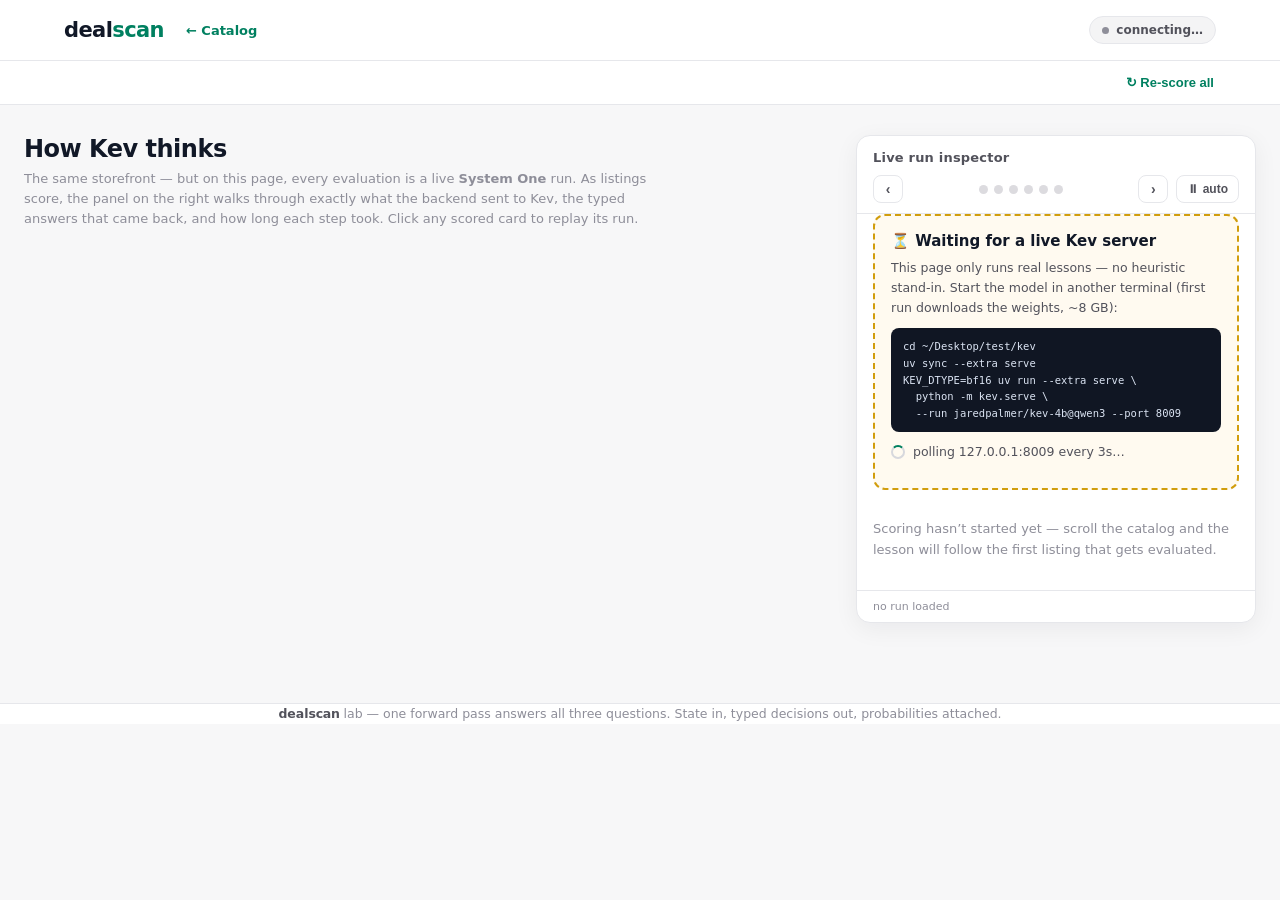
==== frontend/lab.html @ 330e4635 "Storefront catalog UI + "How Kev thinks" lab page Co-Authored-By: Claude Code <noreply@anthropic.com" ====
<!doctype html>
<html lang="en">
<head>
<meta charset="utf-8">
<meta name="viewport" content="width=device-width, initial-scale=1, viewport-fit=cover">
<title>How Kev thinks — dealscan lab</title>
<link rel="stylesheet" href="styles.css">
</head>
<body class="lab-page">

<header class="topbar">
  <div class="topbar-inner">
    <a class="logo" href="/">deal<span>scan</span></a>
    <a class="navlink" href="/">← Catalog</a>
    <div id="mode-pill" class="pill">
      <span class="dot"></span><span id="mode-text">connecting…</span>
    </div>
  </div>
</header>

<div class="subbar">
  <div class="subbar-inner">
    <div class="chips" id="chips"></div>
    <div class="sub-right">
      <span id="queue-note" class="queue-note hidden"></span>
      <button id="rescore" class="linkbtn" title="Clear all verdicts and let Kev evaluate again">↻ Re-score all</button>
    </div>
  </div>
</div>

<main class="lab">
  <section class="lab-catalog">
    <div class="catalog-head">
      <h1>How Kev thinks</h1>
      <p class="count-line" id="count-line"></p>
      <p class="subline">
        The same storefront — but on this page, every evaluation is a live <strong>System&nbsp;One</strong> run.
        As listings score, the panel on the right walks through exactly what the backend sent to Kev,
        the typed answers that came back, and how long each step took. Click any scored card to replay its run.
      </p>
    </div>
    <div class="grid" id="grid"></div>
    <p id="empty" class="empty hidden">No products match.</p>
  </section>

  <aside class="inspector" id="inspector">
    <div class="inspector-head">
      <span class="inspector-title">Live run inspector</span>
      <div class="stage-controls">
        <button id="prev-stage" class="ctl" title="Previous stage">‹</button>
        <div class="dots" id="dots"></div>
        <button id="next-stage" class="ctl" title="Next stage">›</button>
        <button id="auto-toggle" class="ctl wide" title="Pause or resume auto-play">⏸ auto</button>
      </div>
    </div>

    <div class="gate" id="gate">
      <h3>⏳ Waiting for a live Kev server</h3>
      <p>This page only runs real lessons — no heuristic stand-in. Start the model
      in another terminal (first run downloads the weights, ~8&nbsp;GB):</p>
      <pre class="cmd">cd ~/Desktop/test/kev
uv sync --extra serve
KEV_DTYPE=bf16 uv run --extra serve \
  python -m kev.serve \
  --run jaredpalmer/kev-4b@qwen3 --port 8009</pre>
      <p class="gate-status"><span class="spin"></span> polling 127.0.0.1:8009 every 3s…</p>
    </div>

    <div class="stage" id="stage">
      <p class="stage-wait">Scoring hasn’t started yet — scroll the catalog and the
      lesson will follow the first listing that gets evaluated.</p>
    </div>

    <div class="inspector-foot">
      <span id="run-label">no run loaded</span>
    </div>
  </aside>
</main>

<footer class="footer">
  <p><strong>deal<span>scan</span></strong> lab — one forward pass answers all three questions.
  State in, typed decisions out, probabilities attached.</p>
</footer>

<script src="catalog.js"></script>
<script src="lab.js"></script>
</body>
</html>
---- frontend/styles.css ----
/* Dealscan — a clean Shopify-style catalog with Kev evaluating live. */

:root {
  --ink: #111827;
  --ink-2: #52525b;
  --ink-3: #8e8e99;
  --line: #e6e7eb;
  --page: #f7f7f8;
  --card: #ffffff;
  --brand: #008060;          /* shop green */
  --great: #10b981;
  --fair: #f59e0b;
  --bad: #ef4444;
  --radius: 12px;
}

* { box-sizing: border-box; -webkit-tap-highlight-color: transparent; }

body {
  margin: 0;
  font-family: -apple-system, BlinkMacSystemFont, "SF Pro Text", "Segoe UI", system-ui, sans-serif;
  background: var(--page);
  color: var(--ink);
  -webkit-font-smoothing: antialiased;
}

/* ---------- top bar ---------- */

.topbar {
  position: sticky; top: 0; z-index: 50;
  background: rgba(255, 255, 255, 0.92);
  backdrop-filter: saturate(1.4) blur(10px);
  border-bottom: 1px solid var(--line);
}
.topbar-inner, .subbar-inner, .page, .footer-inner {
  max-width: 1200px; margin: 0 auto; padding: 0 24px;
}
.topbar-inner {
  height: 60px;
  display: flex; align-items: center; gap: 20px;
}
.logo {
  font-size: 21px; font-weight: 800; letter-spacing: -0.6px;
  color: var(--ink); text-decoration: none; white-space: nowrap;
}
.logo span { color: var(--brand); }

.search-wrap {
  flex: 1; max-width: 420px; position: relative; color: var(--ink-3);
}
.search-icon {
  position: absolute; left: 12px; top: 50%; transform: translateY(-50%);
  width: 16px; height: 16px; pointer-events: none;
}
#search {
  width: 100%; padding: 9px 14px 9px 36px;
  font-size: 14px; color: var(--ink);
  background: #f2f2f4; border: 1px solid transparent; border-radius: 10px;
  outline: none; transition: border-color .15s, background .15s;
}
#search:focus { background: #fff; border-color: var(--brand); }
#search::placeholder { color: var(--ink-3); }

.pill {
  margin-left: auto;
  display: inline-flex; align-items: center; gap: 7px;
  font-size: 12px; font-weight: 600; padding: 6px 12px;
  border-radius: 999px; border: 1px solid var(--line);
  background: #f4f4f5; color: var(--ink-2); white-space: nowrap;
}
.pill .dot { width: 7px; height: 7px; border-radius: 50%; background: var(--ink-3); }
.pill.live { background: #e7f6f0; border-color: #b9e4d4; color: #046c4e; }
.pill.live .dot { background: var(--brand); animation: pulse 1.6s ease infinite; }
.pill.demo { background: #fdf3e0; border-color: #f2ddb4; color: #966400; }
.pill.demo .dot { background: #e8a33d; }
@keyframes pulse { 50% { opacity: .35; } }

/* ---------- sub bar: chips + queue ---------- */

.subbar { background: #fff; border-bottom: 1px solid var(--line); }
.subbar-inner {
  display: flex; align-items: center; gap: 12px;
  padding-top: 10px; padding-bottom: 10px; flex-wrap: wrap;
}
.chips { display: flex; gap: 8px; flex-wrap: wrap; }
.chip {
  border: 1px solid var(--line); background: #fff; color: var(--ink-2);
  font-size: 13px; font-weight: 500; padding: 6px 14px;
  border-radius: 999px; cursor: pointer; transition: all .15s;
}
.chip:hover { border-color: #c9cacf; color: var(--ink); }
.chip.active { background: var(--ink); border-color: var(--ink); color: #fff; }
.sub-right { margin-left: auto; display: flex; align-items: center; gap: 14px; }
.queue-note { font-size: 12.5px; font-weight: 600; color: #966400; }
.linkbtn {
  border: none; background: none; color: var(--brand);
  font-size: 13px; font-weight: 600; cursor: pointer; padding: 4px 2px;
}
.linkbtn:hover { text-decoration: underline; }

/* ---------- catalog head ---------- */

.page { padding-top: 34px; padding-bottom: 60px; }
.catalog-head h1 { font-size: 27px; letter-spacing: -0.5px; margin: 0 0 6px; }
.count-line { font-size: 13.5px; color: var(--ink-2); margin: 0 0 6px; }
.subline { font-size: 13px; color: var(--ink-3); margin: 0 0 26px; max-width: 640px; line-height: 1.55; }
.subline em { font-style: normal; font-weight: 600; color: var(--ink-2); }

/* ---------- grid + cards ---------- */

.grid {
  display: grid;
  grid-template-columns: repeat(auto-fill, minmax(255px, 1fr));
  gap: 22px;
}
.card {
  background: var(--card);
  border: 1px solid var(--line);
  border-radius: var(--radius);
  overflow: hidden;
  display: flex; flex-direction: column;
  transition: box-shadow .18s ease, transform .18s ease, border-color .18s ease;
}
.card:hover {
  transform: translateY(-2px);
  border-color: #d8d9de;
  box-shadow: 0 10px 28px rgba(17, 24, 39, 0.08);
}
.card.filtered { display: none; }
.card.enter { animation: fadeUp .45s ease both; }
@keyframes fadeUp {
  from { opacity: 0; transform: translateY(10px); }
}

.media {
  position: relative;
  aspect-ratio: 4 / 3;
  display: flex; align-items: center; justify-content: center;
}
.tint-0 { background: linear-gradient(135deg, #eef4ff, #e2ecff); }
.tint-1 { background: linear-gradient(135deg, #fdf1e7, #fbe4d0); }
.tint-2 { background: linear-gradient(135deg, #edf9f1, #dcf2e4); }
.tint-3 { background: linear-gradient(135deg, #f6f0ff, #ebe1fb); }
.tint-4 { background: linear-gradient(135deg, #fff7e8, #fdeccd); }
.tint-5 { background: linear-gradient(135deg, #eefafa, #daf0f0); }
.emoji {
  font-size: 58px;
  filter: drop-shadow(0 6px 10px rgba(17, 24, 39, 0.16));
  transition: transform .25s ease;
}
.card:hover .emoji { transform: scale(1.07); }

/* badges (Kev's verdict lives where Shopify puts sale badges) */
.badge-zone { position: absolute; top: 12px; left: 12px; }
.badge {
  display: inline-flex; align-items: center; gap: 6px;
  font-size: 12px; font-weight: 700; letter-spacing: 0.1px;
  color: #fff; padding: 5px 11px; border-radius: 999px;
  box-shadow: 0 2px 8px rgba(17, 24, 39, 0.18);
}
.badge.great_deal { background: #0a9169; }
.badge.fair_price { background: #d97706; }
.badge.bad_deal { background: #dc2626; }
.badge.unsure { background: #4b5563; }
.badge.thinking { background: rgba(255, 255, 255, 0.95); color: var(--ink-2); box-shadow: 0 1px 6px rgba(17,24,39,.12); }
.badge.pop { animation: pop .3s cubic-bezier(.34,1.56,.64,1) both; }
@keyframes pop { from { transform: scale(.75); opacity: 0; } }

.mini-spin, .spin {
  width: 11px; height: 11px; border-radius: 50%;
  border: 2px solid #d7d8dd; border-top-color: var(--brand);
  animation: rot .7s linear infinite;
}
.mini-spin { border-top-color: var(--ink-2); }
.spin { width: 14px; height: 14px; border-width: 2px; }
@keyframes rot { to { transform: rotate(360deg); } }

/* ---------- card body ---------- */

.body { padding: 14px 16px 16px; display: flex; flex-direction: column; flex: 1; }
.vendor {
  font-size: 11px; color: var(--ink-3); letter-spacing: .2px;
  white-space: nowrap; overflow: hidden; text-overflow: ellipsis;
}
.title {
  font-size: 14.5px; font-weight: 600; line-height: 1.4;
  margin: 4px 0 8px; min-height: 40px;
  display: -webkit-box; -webkit-line-clamp: 2; -webkit-box-orient: vertical; overflow: hidden;
}
.price-row { display: flex; align-items: baseline; gap: 8px; margin-bottom: 12px; }
.price { font-size: 18px; font-weight: 700; letter-spacing: -0.3px; }
.cond {
  font-size: 10.5px; color: var(--ink-2); background: #f2f2f4;
  padding: 3px 8px; border-radius: 999px; white-space: nowrap;
  overflow: hidden; text-overflow: ellipsis; max-width: 55%;
}

/* ---------- analysis: thinking → verdict ---------- */

.analysis { margin-top: auto; border-top: 1px dashed var(--line); padding-top: 12px; }

.think-row { display: flex; align-items: center; gap: 8px; margin-bottom: 10px; }
.think-msg { font-size: 12px; color: var(--ink-2); transition: opacity .2s; }

.skel { display: flex; flex-direction: column; gap: 6px; }
.skel i {
  height: 7px; border-radius: 999px;
  background: linear-gradient(90deg, #ececef 25%, #f6f6f8 45%, #ececef 65%);
  background-size: 240% 100%;
  animation: shimmer 1.15s linear infinite;
}
.skel i:nth-child(1) { width: 88%; }
.skel i:nth-child(2) { width: 64%; }
.skel i:nth-child(3) { width: 30%; }
@keyframes shimmer { to { background-position: -140% 0; } }

.verdict.reveal { animation: fadeUp .35s ease both; }
.unsure-note {
  font-size: 11.5px; color: var(--ink-2); background: #f2f2f4;
  border-radius: 8px; padding: 6px 9px; margin: 0 0 10px;
}

.bars { display: flex; flex-direction: column; gap: 6px; margin-bottom: 10px; }
.bar-row { display: flex; align-items: center; gap: 8px; }
.bar-name { width: 34px; font-size: 10.5px; font-weight: 600; color: var(--ink-3); }
.bar-track {
  flex: 1; height: 6px; border-radius: 999px; background: #eef0f3; overflow: hidden;
}
.bar-fill { height: 100%; border-radius: 999px; transition: width .55s cubic-bezier(.2,.7,.3,1); }
.bar-fill.great_deal { background: var(--great); }
.bar-fill.fair_price { background: var(--fair); }
.bar-fill.bad_deal { background: var(--bad); }
.bar-pct { width: 34px; text-align: right; font-size: 10.5px; color: var(--ink-2); font-variant-numeric: tabular-nums; }

.chips { display: flex; flex-wrap: wrap; gap: 6px; }
.chiplet {
  font-size: 10.5px; font-weight: 500; color: var(--ink-2);
  background: #f4f4f5; border-radius: 999px; padding: 3px 8px;
}
.chiplet.warn { background: #fdf3e0; color: #966400; }
.chiplet.alert { background: #fdeaea; color: #b42318; }
.err { font-size: 12px; color: #b42318; margin: 0; }

.empty { text-align: center; color: var(--ink-3); font-size: 14px; padding: 60px 0; }

/* ---------- footer ---------- */

.footer { border-top: 1px solid var(--line); background: #fff; margin-top: 20px; }
.footer-inner { padding: 22px 24px 30px; }
.footer p { font-size: 12.5px; color: var(--ink-3); margin: 0; text-align: center; line-height: 1.6; }
.footer strong { color: var(--ink-2); }
.footer .logo, .footer span { letter-spacing: -0.3px; }

.hidden { display: none !important; }

/* ---------- header nav link ---------- */

.navlink {
  font-size: 13px; font-weight: 600; color: var(--brand);
  text-decoration: none; white-space: nowrap; padding: 6px 2px;
}
.navlink:hover { text-decoration: underline; }

/* =========================================================
   Lab page — catalog + live run inspector
   ========================================================= */

.lab {
  max-width: 1280px; margin: 0 auto; padding: 30px 24px 60px;
  display: grid; grid-template-columns: minmax(0, 1fr) 400px;
  gap: 28px; align-items: start;
}
.lab .catalog-head h1 { font-size: 24px; }
.lab .subline { margin-bottom: 20px; }

/* ---------- inspector panel ---------- */

.inspector {
  position: sticky; top: 76px;
  background: var(--card);
  border: 1px solid var(--line);
  border-radius: 14px;
  display: flex; flex-direction: column;
  max-height: calc(100vh - 100px);
  box-shadow: 0 6px 24px rgba(17, 24, 39, 0.06);
}
.inspector-head {
  padding: 14px 16px 10px;
  border-bottom: 1px solid var(--line);
  display: flex; flex-direction: column; gap: 10px;
}
.inspector-title { font-size: 13px; font-weight: 700; letter-spacing: .2px; color: var(--ink-2); }
.stage-controls { display: flex; align-items: center; gap: 8px; }
.ctl {
  border: 1px solid var(--line); background: #fff; color: var(--ink-2);
  border-radius: 8px; font-size: 14px; font-weight: 700;
  width: 30px; height: 28px; cursor: pointer; line-height: 1;
}
.ctl:hover { border-color: #c9cacf; color: var(--ink); }
.ctl.wide { width: auto; padding: 0 10px; font-size: 12px; }
.dots { display: flex; gap: 6px; flex: 1; justify-content: center; }
.dot {
  width: 9px; height: 9px; border-radius: 50%; border: none; padding: 0;
  background: #dcdbdf; cursor: pointer; transition: all .15s;
}
.dot:hover { background: #b9b8bf; }
.dot.on { background: var(--brand); transform: scale(1.25); }

.stage {
  padding: 16px; overflow-y: auto;
  flex: 1 1 auto; min-height: 0;
}
.stage.reveal { animation: fadeUp .3s ease both; }
.stage-kicker {
  font-size: 10.5px; font-weight: 700; letter-spacing: .8px;
  text-transform: uppercase; color: var(--brand); margin-bottom: 8px;
}
.stage-title { font-size: 17px; margin: 0 0 10px; letter-spacing: -0.3px; }
.stage-wait { font-size: 13px; color: var(--ink-3); line-height: 1.6; }
.explain { font-size: 12.5px; color: var(--ink-2); line-height: 1.6; margin: 10px 0; }
.explain code { background: #f2f2f4; padding: 1px 5px; border-radius: 5px; font-size: 11px; }

.inspector-foot {
  border-top: 1px solid var(--line);
  padding: 9px 16px; font-size: 11px; color: var(--ink-3);
  white-space: nowrap; overflow: hidden; text-overflow: ellipsis;
}

.callout {
  font-size: 12px; line-height: 1.6;
  background: #eef7f3; border: 1px solid #cfe8dd; color: #14532d;
  border-radius: 9px; padding: 9px 11px; margin: 12px 0 4px;
}
.callout.warn { background: #fdf3e0; border-color: #f2ddb4; color: #966400; }
.callout code { background: rgba(255,255,255,.6); padding: 1px 4px; border-radius: 4px; }

.demo-banner {
  font-size: 12px; font-weight: 600;
  background: #fdeaea; color: #b42318;
  border-radius: 9px; padding: 8px 11px; margin-bottom: 10px;
}

/* ---------- stage 1: mini product ---------- */

.mini-product {
  display: flex; gap: 12px; align-items: center;
  border: 1px solid var(--line); border-radius: 10px; padding: 10px;
}
.mini-media {
  width: 64px; height: 64px; border-radius: 8px; flex: none;
  display: flex; align-items: center; justify-content: center;
}
.mini-media .emoji { font-size: 32px; }
.mini-info { display: flex; flex-direction: column; gap: 3px; min-width: 0; }
.mini-info strong { font-size: 13px; line-height: 1.35; }
.mini-meta { font-size: 11px; color: var(--ink-3); }

/* ---------- code blocks (state + JSON) ---------- */

.code {
  background: #101623; color: #dbe4f3;
  border-radius: 10px; padding: 12px 14px;
  font-family: "SF Mono", ui-monospace, Menlo, monospace;
  font-size: 11px; line-height: 1.65;
  white-space: pre-wrap; word-break: break-word;
  max-height: 300px; overflow-y: auto; margin: 10px 0;
}
.json { font-size: 10.5px; }
.j-key { color: #8ad2ff; }
.j-str { color: #a8e6a3; }
.j-num { color: #ffd479; }
.j-bool { color: #f0a1e0; }

/* ---------- stage 3: question cards ---------- */

.q-card {
  border: 1px solid var(--line); border-radius: 10px;
  padding: 10px 12px; margin: 10px 0;
}
.q-head { display: flex; align-items: center; gap: 8px; margin-bottom: 6px; }
.q-id { font-weight: 700; font-size: 13px; }
.q-type {
  font-size: 10px; font-weight: 700; letter-spacing: .5px;
  padding: 2px 8px; border-radius: 999px; color: #fff;
}
.t-choice { background: #0a9169; }
.t-score { background: #d97706; }
.t-noul { background: #6366f1; }
.q-instructions { font-size: 12px; color: var(--ink-2); margin: 0 0 8px; line-height: 1.5; }
.q-criteria { margin: 0; padding-left: 16px; font-size: 11.5px; color: var(--ink-3); line-height: 1.7; }
.q-criteria b { color: var(--ink-2); }

/* ---------- stage 4: the forward pass ---------- */

.flow {
  border: 1px solid var(--line); border-radius: 12px;
  padding: 14px; margin: 10px 0;
  display: flex; flex-direction: column; gap: 12px;
  background: linear-gradient(180deg, #fbfbfc, #f6f7f9);
}
.flow-state {
  align-self: center; text-align: center;
  background: #101623; color: #dbe4f3;
  font-size: 11.5px; font-weight: 600;
  border-radius: 8px; padding: 8px 14px;
}
.flow-state .tok { display: block; font-size: 10px; font-weight: 400; opacity: .65; margin-top: 2px; }
.flow-branches { display: grid; grid-template-columns: repeat(3, 1fr); gap: 8px; }
.flow-q {
  background: #fff; border: 1px solid var(--line); border-radius: 9px;
  padding: 8px 6px; text-align: center;
  display: flex; flex-direction: column; gap: 6px; align-items: center;
}
.flow-q-name { font-size: 10.5px; font-weight: 700; color: var(--ink-2); }
.flow-opts { display: flex; gap: 4px; }
.flow-opts i { width: 14px; height: 14px; border-radius: 4px; background: #e4e6ea; }
.flow-decide {
  font-family: "SF Mono", ui-monospace, Menlo, monospace;
  font-size: 9.5px; color: var(--brand);
  background: #e7f6f0; border-radius: 5px; padding: 2px 6px;
}
.flow-head { text-align: center; font-size: 11px; font-weight: 600; color: var(--ink-3); }

/* ---------- stage 6: verdict + timing ---------- */

.final-badge { display: flex; align-items: center; gap: 10px; margin: 10px 0; }
.final-badge .badge { position: static; font-size: 13px; padding: 7px 13px; }

.gate-meter { margin: 10px 0 4px; }
.gm-bar {
  position: relative; height: 10px; border-radius: 999px;
  background: #eef0f3; overflow: hidden;
}
.gm-bar span {
  display: block; height: 100%; border-radius: 999px;
  background: linear-gradient(90deg, #34d399, #0a9169);
  transition: width .6s ease;
}
.gm-gate {
  position: absolute; top: -2px; bottom: -2px; left: 60%;
  width: 2px; background: #d19d0d;
}
.gm-labels {
  display: flex; justify-content: space-between;
  font-size: 10.5px; color: var(--ink-3); margin-top: 4px;
}

.wf {
  display: flex; height: 26px; border-radius: 8px; overflow: hidden;
  font-size: 10.5px; font-weight: 700; color: #fff; margin: 8px 0 2px;
}
.wf-model {
  background: #0a9169; display: flex; align-items: center;
  justify-content: center; min-width: 0; white-space: nowrap; overflow: hidden;
}
.wf-net {
  background: #c3cad8; color: #3f4756; display: flex; align-items: center;
  justify-content: center; min-width: 0; white-space: nowrap; overflow: hidden;
}

/* ---------- gate card (waiting for Kev) ---------- */

.gate {
  margin: 0 16px; border: 2px dashed #d19d0d;
  background: #fffaf0; border-radius: 12px; padding: 16px;
}
.gate h3 { margin: 0 0 8px; font-size: 15px; }
.gate p { font-size: 12.5px; color: var(--ink-2); line-height: 1.6; margin: 0 0 10px; }
.gate .cmd {
  background: #101623; color: #dbe4f3;
  border-radius: 8px; padding: 10px 12px;
  font-family: "SF Mono", ui-monospace, Menlo, monospace;
  font-size: 10.5px; line-height: 1.6; overflow-x: auto;
  white-space: pre; margin: 0 0 10px;
}
.gate-status { display: flex; align-items: center; gap: 8px; font-size: 12px; color: var(--ink-3); }

/* ---------- responsive ---------- */

@media (max-width: 1080px) {
  .lab { grid-template-columns: 1fr; }
  .inspector { position: static; max-height: none; }
  .stage { max-height: 480px; }
}
@media (max-width: 640px) {
  .topbar-inner { gap: 8px; }
  .navlink { font-size: 12px; }
  .flow-branches { grid-template-columns: 1fr; }
  .lab { padding: 20px 14px 40px; }
}

/* ---------- small screens ---------- */

@media (max-width: 640px) {
  .topbar-inner { gap: 10px; padding: 0 14px; }
  .subbar-inner, .page, .footer-inner { padding-left: 14px; padding-right: 14px; }
  #search { padding: 8px 10px 8px 32px; }
  .pill { font-size: 11px; padding: 5px 9px; }
  .grid { gap: 12px; grid-template-columns: repeat(2, 1fr); }
  .body { padding: 11px 12px 13px; }
  .title { font-size: 13px; min-height: 36px; }
  .price { font-size: 16px; }
  .catalog-head h1 { font-size: 22px; }
}
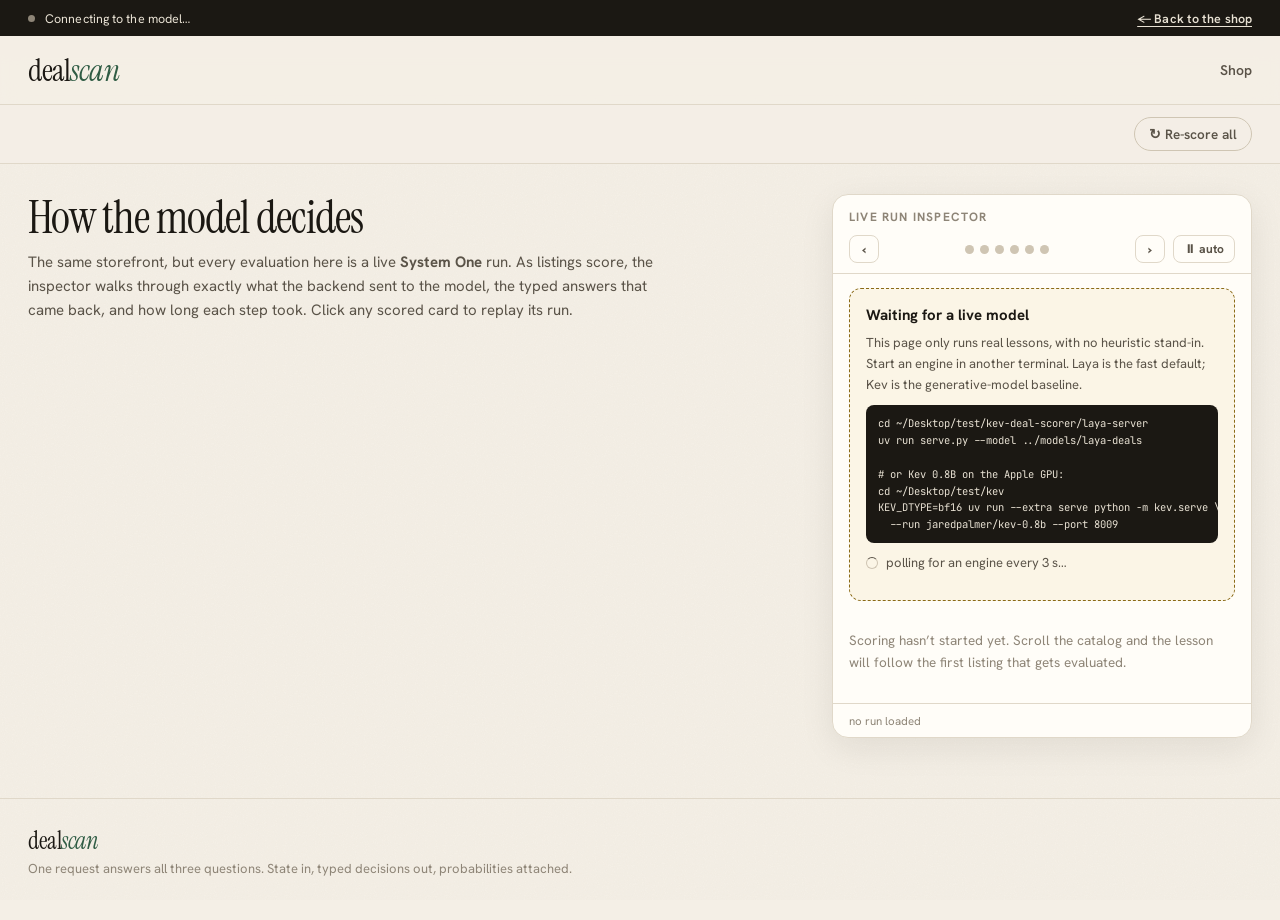
==== commit 7fe7b926: "Storefront redesign, Laya engine, and a benchmarked fine-tune Review findings that drove this:  - Th" ====
--- a/frontend/lab.html
+++ b/frontend/lab.html
@@ -3,41 +3,46 @@
 <head>
 <meta charset="utf-8">
 <meta name="viewport" content="width=device-width, initial-scale=1, viewport-fit=cover">
-<title>How Kev thinks — dealscan lab</title>
+<title>How it decides — dealscan lab</title>
+<link rel="preconnect" href="https://fonts.googleapis.com">
+<link rel="preconnect" href="https://fonts.gstatic.com" crossorigin>
+<link href="https://fonts.googleapis.com/css2?family=Hanken+Grotesk:wght@400;500;600;700&family=Instrument+Serif:ital@0;1&family=JetBrains+Mono:wght@400;600&display=swap" rel="stylesheet">
 <link rel="stylesheet" href="styles.css">
 </head>
 <body class="lab-page">
 
+<div class="announce" id="announce">
+  <div class="wrap">
+    <span class="dot"></span>
+    <span id="announce-text">Connecting to the model…</span>
+    <a href="/">← Back to the shop</a>
+  </div>
+</div>
+
 <header class="topbar">
-  <div class="topbar-inner">
-    <a class="logo" href="/">deal<span>scan</span></a>
-    <a class="navlink" href="/">← Catalog</a>
-    <div id="mode-pill" class="pill">
-      <span class="dot"></span><span id="mode-text">connecting…</span>
-    </div>
+  <div class="wrap">
+    <a class="logo" href="/">deal<em>scan</em></a>
+    <nav class="top-links"><a href="/">Shop</a></nav>
   </div>
 </header>
 
-<div class="subbar">
-  <div class="subbar-inner">
+<div class="toolbar">
+  <div class="wrap">
     <div class="chips" id="chips"></div>
-    <div class="sub-right">
-      <span id="queue-note" class="queue-note hidden"></span>
-      <button id="rescore" class="linkbtn" title="Clear all verdicts and let Kev evaluate again">↻ Re-score all</button>
+    <div class="tools">
+      <button id="rescore" class="chip" title="Clear all verdicts and let the model evaluate again">↻ Re-score all</button>
     </div>
   </div>
 </div>
 
 <main class="lab">
-  <section class="lab-catalog">
-    <div class="catalog-head">
-      <h1>How Kev thinks</h1>
-      <p class="count-line" id="count-line"></p>
-      <p class="subline">
-        The same storefront — but on this page, every evaluation is a live <strong>System&nbsp;One</strong> run.
-        As listings score, the panel on the right walks through exactly what the backend sent to Kev,
-        the typed answers that came back, and how long each step took. Click any scored card to replay its run.
-      </p>
+  <section>
+    <div class="lab-head">
+      <h1>How <span class="js-judge">the model</span> decides</h1>
+      <p>The same storefront, but every evaluation here is a live <strong>System One</strong> run.
+        As listings score, the inspector walks through exactly what the backend sent to the model,
+        the typed answers that came back, and how long each step took. Click any scored card to replay its run.</p>
+      <p class="results-line" id="results-line"></p>
     </div>
     <div class="grid" id="grid"></div>
     <p id="empty" class="empty hidden">No products match.</p>
@@ -55,19 +60,21 @@
     </div>
 
     <div class="gate" id="gate">
-      <h3>⏳ Waiting for a live Kev server</h3>
-      <p>This page only runs real lessons — no heuristic stand-in. Start the model
-      in another terminal (first run downloads the weights, ~8&nbsp;GB):</p>
-      <pre class="cmd">cd ~/Desktop/test/kev
-uv sync --extra serve
-KEV_DTYPE=bf16 uv run --extra serve \
-  python -m kev.serve \
-  --run jaredpalmer/kev-4b@qwen3 --port 8009</pre>
-      <p class="gate-status"><span class="spin"></span> polling 127.0.0.1:8009 every 3s…</p>
+      <h3>Waiting for a live model</h3>
+      <p>This page only runs real lessons, with no heuristic stand-in. Start an engine in another
+      terminal. Laya is the fast default; Kev is the generative-model baseline.</p>
+      <pre class="cmd">cd ~/Desktop/test/kev-deal-scorer/laya-server
+uv run serve.py --model ../models/laya-deals
+
+# or Kev 0.8B on the Apple GPU:
+cd ~/Desktop/test/kev
+KEV_DTYPE=bf16 uv run --extra serve python -m kev.serve \
+  --run jaredpalmer/kev-0.8b --port 8009</pre>
+      <p class="gate-status"><span class="spin"></span> polling for an engine every 3 s…</p>
     </div>
 
     <div class="stage" id="stage">
-      <p class="stage-wait">Scoring hasn’t started yet — scroll the catalog and the
+      <p class="stage-wait">Scoring hasn’t started yet. Scroll the catalog and the
       lesson will follow the first listing that gets evaluated.</p>
     </div>
 
@@ -78,8 +85,10 @@
 </main>
 
 <footer class="footer">
-  <p><strong>deal<span>scan</span></strong> lab — one forward pass answers all three questions.
-  State in, typed decisions out, probabilities attached.</p>
+  <div class="wrap">
+    <div><span class="logo">deal<em>scan</em></span>
+    <p>One request answers all three questions. State in, typed decisions out, probabilities attached.</p></div>
+  </div>
 </footer>
 
 <script src="catalog.js"></script>
--- a/frontend/styles.css
+++ b/frontend/styles.css
@@ -1,504 +1,572 @@
-/* Dealscan — a clean Shopify-style catalog with Kev evaluating live. */
+/* dealscan — an editorial resale marketplace where a decision model checks every
+   listing against its price history. Warm paper, serif display, mono numbers for
+   anything the model said. Verdict colour is the only loud colour on the page. */
 
 :root {
-  --ink: #111827;
-  --ink-2: #52525b;
-  --ink-3: #8e8e99;
-  --line: #e6e7eb;
-  --page: #f7f7f8;
-  --card: #ffffff;
-  --brand: #008060;          /* shop green */
-  --great: #10b981;
-  --fair: #f59e0b;
-  --bad: #ef4444;
-  --radius: 12px;
+  --paper: #f4efe6;
+  --paper-2: #ebe4d7;
+  --card: #fffdf8;
+  --ink: #1b1813;
+  --ink-2: #5a5348;
+  --ink-3: #8e8577;
+  --line: #e0d8c9;
+  --line-2: #cfc5b3;
+  --brand: #1e3a2b;          /* bottle green */
+  --brand-2: #2f5c44;
+
+  --great: #1d7a4c;
+  --great-bg: #e3f1e7;
+  --fair: #8a6a17;
+  --fair-bg: #f5ecd3;
+  --bad: #a8402b;
+  --bad-bg: #f6e1d9;
+  --scam: #c42a1c;
+  --scam-bg: #fde4e0;
+  --unsure: #5b6270;
+  --unsure-bg: #e9e9ec;
+
+  --serif: "Instrument Serif", "Iowan Old Style", Georgia, serif;
+  --sans: "Hanken Grotesk", ui-sans-serif, -apple-system, "Segoe UI", sans-serif;
+  --mono: "JetBrains Mono", ui-monospace, "SF Mono", Menlo, monospace;
+  --radius: 14px;
+  --gutter: 28px;
 }
 
 * { box-sizing: border-box; -webkit-tap-highlight-color: transparent; }
-
+html { overflow-x: hidden; }
 body {
   margin: 0;
-  font-family: -apple-system, BlinkMacSystemFont, "SF Pro Text", "Segoe UI", system-ui, sans-serif;
-  background: var(--page);
+  font-family: var(--sans);
+  font-size: 15px;
+  background: var(--paper);
   color: var(--ink);
   -webkit-font-smoothing: antialiased;
-}
+  overflow-x: hidden;
+}
+/* paper grain */
+body::before {
+  content: ""; position: fixed; inset: 0; pointer-events: none; z-index: 0; opacity: .5;
+  background-image: url("data:image/svg+xml,%3Csvg xmlns='http://www.w3.org/2000/svg' width='160' height='160'%3E%3Cfilter id='n'%3E%3CfeTurbulence type='fractalNoise' baseFrequency='.9' numOctaves='2' stitchTiles='stitch'/%3E%3CfeColorMatrix values='0 0 0 0 0.35 0 0 0 0 0.3 0 0 0 0 0.22 0 0 0 .07 0'/%3E%3C/filter%3E%3Crect width='100%25' height='100%25' filter='url(%23n)'/%3E%3C/svg%3E");
+}
+body > * { position: relative; z-index: 1; }
+button { font-family: inherit; }
+img { display: block; max-width: 100%; }
+.hidden { display: none !important; }
+.wrap { max-width: 1280px; margin: 0 auto; padding: 0 var(--gutter); }
+.mono { font-family: var(--mono); font-feature-settings: "zero" 0; }
+
+/* ---------- announcement strip: which engine is judging ---------- */
+
+.announce {
+  background: var(--ink); color: #e9e2d4;
+  font-size: 12.5px; letter-spacing: .1px;
+}
+.announce .wrap { display: flex; align-items: center; gap: 10px; min-height: 36px; flex-wrap: wrap; padding-top: 6px; padding-bottom: 6px; }
+.announce .dot { width: 7px; height: 7px; border-radius: 50%; background: #8e8577; flex: none; }
+.announce.live .dot { background: #5fd394; box-shadow: 0 0 0 3px rgba(95, 211, 148, .18); animation: pulse 1.8s ease infinite; }
+.announce.demo .dot { background: #e0b04a; }
+.announce.error .dot { background: #f06a5a; }
+.announce b { color: #fff; font-weight: 600; }
+.announce .mono { font-size: 11.5px; color: #bdb4a4; }
+.announce a { color: #e9e2d4; margin-left: auto; font-weight: 600; text-underline-offset: 3px; }
+@keyframes pulse { 50% { box-shadow: 0 0 0 6px rgba(95, 211, 148, 0); } }
 
 /* ---------- top bar ---------- */
 
 .topbar {
-  position: sticky; top: 0; z-index: 50;
-  background: rgba(255, 255, 255, 0.92);
-  backdrop-filter: saturate(1.4) blur(10px);
+  position: sticky; top: 0; z-index: 40;
+  background: rgba(244, 239, 230, .9);
+  backdrop-filter: saturate(1.3) blur(12px);
+  -webkit-backdrop-filter: saturate(1.3) blur(12px);
   border-bottom: 1px solid var(--line);
 }
-.topbar-inner, .subbar-inner, .page, .footer-inner {
-  max-width: 1200px; margin: 0 auto; padding: 0 24px;
-}
-.topbar-inner {
-  height: 60px;
-  display: flex; align-items: center; gap: 20px;
-}
+.topbar .wrap { display: flex; align-items: center; gap: 22px; height: 68px; }
 .logo {
-  font-size: 21px; font-weight: 800; letter-spacing: -0.6px;
+  font-family: var(--serif); font-size: 31px; line-height: 1; letter-spacing: -.5px;
   color: var(--ink); text-decoration: none; white-space: nowrap;
 }
-.logo span { color: var(--brand); }
-
-.search-wrap {
-  flex: 1; max-width: 420px; position: relative; color: var(--ink-3);
-}
-.search-icon {
-  position: absolute; left: 12px; top: 50%; transform: translateY(-50%);
-  width: 16px; height: 16px; pointer-events: none;
-}
-#search {
-  width: 100%; padding: 9px 14px 9px 36px;
-  font-size: 14px; color: var(--ink);
-  background: #f2f2f4; border: 1px solid transparent; border-radius: 10px;
-  outline: none; transition: border-color .15s, background .15s;
-}
-#search:focus { background: #fff; border-color: var(--brand); }
-#search::placeholder { color: var(--ink-3); }
-
-.pill {
-  margin-left: auto;
-  display: inline-flex; align-items: center; gap: 7px;
-  font-size: 12px; font-weight: 600; padding: 6px 12px;
-  border-radius: 999px; border: 1px solid var(--line);
-  background: #f4f4f5; color: var(--ink-2); white-space: nowrap;
-}
-.pill .dot { width: 7px; height: 7px; border-radius: 50%; background: var(--ink-3); }
-.pill.live { background: #e7f6f0; border-color: #b9e4d4; color: #046c4e; }
-.pill.live .dot { background: var(--brand); animation: pulse 1.6s ease infinite; }
-.pill.demo { background: #fdf3e0; border-color: #f2ddb4; color: #966400; }
-.pill.demo .dot { background: #e8a33d; }
-@keyframes pulse { 50% { opacity: .35; } }
-
-/* ---------- sub bar: chips + queue ---------- */
-
-.subbar { background: #fff; border-bottom: 1px solid var(--line); }
-.subbar-inner {
-  display: flex; align-items: center; gap: 12px;
-  padding-top: 10px; padding-bottom: 10px; flex-wrap: wrap;
-}
-.chips { display: flex; gap: 8px; flex-wrap: wrap; }
+.logo em { color: var(--brand-2); }
+.search {
+  flex: 1; max-width: 520px; position: relative; color: var(--ink-3);
+}
+.search svg { position: absolute; left: 14px; top: 50%; transform: translateY(-50%); width: 16px; height: 16px; pointer-events: none; }
+.search input {
+  width: 100%; height: 42px; padding: 0 16px 0 40px;
+  font: inherit; font-size: 14.5px; color: var(--ink);
+  background: var(--card); border: 1px solid var(--line); border-radius: 999px;
+  outline: none; transition: border-color .15s, box-shadow .15s;
+}
+.search input:focus { border-color: var(--brand-2); box-shadow: 0 0 0 4px rgba(47, 92, 68, .12); }
+.search input::placeholder { color: var(--ink-3); }
+.top-links { margin-left: auto; display: flex; align-items: center; gap: 18px; }
+.top-links a {
+  color: var(--ink-2); font-weight: 600; font-size: 14px; text-decoration: none; white-space: nowrap;
+}
+.top-links a:hover { color: var(--ink); }
+.cart-btn {
+  position: relative; display: inline-flex; align-items: center; gap: 8px;
+  height: 42px; padding: 0 16px; border-radius: 999px; cursor: pointer;
+  background: var(--ink); color: var(--paper); border: none; font-weight: 600; font-size: 14px;
+}
+.cart-btn svg { width: 17px; height: 17px; }
+.cart-count {
+  min-width: 20px; height: 20px; border-radius: 999px; padding: 0 6px;
+  display: inline-flex; align-items: center; justify-content: center;
+  background: var(--paper); color: var(--ink); font-family: var(--mono); font-size: 11px; font-weight: 700;
+}
+.cart-btn.bump { animation: bump .35s ease; }
+@keyframes bump { 40% { transform: scale(1.08); } }
+
+/* ---------- hero ---------- */
+
+.hero { padding: 44px 0 26px; }
+.hero .wrap { display: grid; grid-template-columns: minmax(0, 1.25fr) minmax(0, 1fr); gap: 40px; align-items: end; }
+.eyebrow {
+  font-size: 12px; font-weight: 700; letter-spacing: 1.4px; text-transform: uppercase;
+  color: var(--brand-2); margin: 0 0 12px;
+}
+.hero h1 {
+  font-family: var(--serif); font-weight: 400;
+  font-size: clamp(38px, 5.2vw, 64px); line-height: .98; letter-spacing: -1.2px;
+  margin: 0;
+}
+.hero h1 em { color: var(--brand-2); }
+.hero p.lede { color: var(--ink-2); font-size: 16px; line-height: 1.55; max-width: 520px; margin: 16px 0 0; }
+.tally {
+  display: grid; grid-template-columns: repeat(4, 1fr);
+  border: 1px solid var(--line); border-radius: var(--radius); background: var(--card);
+  overflow: hidden;
+}
+.tally div { padding: 14px 16px; border-left: 1px solid var(--line); }
+.tally div:first-child { border-left: none; }
+.tally b { display: block; font-family: var(--mono); font-size: 26px; font-weight: 600; letter-spacing: -1px; }
+.tally span { font-size: 12px; color: var(--ink-3); font-weight: 600; }
+.tally .t-great b { color: var(--great); }
+.tally .t-bad b { color: var(--bad); }
+.tally .t-scam b { color: var(--scam); }
+.tally-note { grid-column: 1 / -1; border-left: none !important; border-top: 1px solid var(--line); font-size: 12.5px; color: var(--ink-2); padding: 10px 16px !important; }
+
+/* ---------- toolbar: categories, sort, hide toggle ---------- */
+
+.toolbar {
+  position: sticky; top: 68px; z-index: 30;
+  background: rgba(244, 239, 230, .94);
+  backdrop-filter: blur(10px); -webkit-backdrop-filter: blur(10px);
+  border-bottom: 1px solid var(--line);
+}
+.toolbar .wrap { display: flex; align-items: center; gap: 14px; min-height: 58px; }
+.chips {
+  display: flex; gap: 6px; overflow-x: auto; scrollbar-width: none;
+  flex: 1 1 auto; min-width: 0; padding: 2px 0;
+  mask-image: linear-gradient(90deg, #000 92%, transparent);
+}
+.chips::-webkit-scrollbar { display: none; }
 .chip {
-  border: 1px solid var(--line); background: #fff; color: var(--ink-2);
-  font-size: 13px; font-weight: 500; padding: 6px 14px;
-  border-radius: 999px; cursor: pointer; transition: all .15s;
-}
-.chip:hover { border-color: #c9cacf; color: var(--ink); }
-.chip.active { background: var(--ink); border-color: var(--ink); color: #fff; }
-.sub-right { margin-left: auto; display: flex; align-items: center; gap: 14px; }
-.queue-note { font-size: 12.5px; font-weight: 600; color: #966400; }
-.linkbtn {
-  border: none; background: none; color: var(--brand);
-  font-size: 13px; font-weight: 600; cursor: pointer; padding: 4px 2px;
-}
-.linkbtn:hover { text-decoration: underline; }
-
-/* ---------- catalog head ---------- */
-
-.page { padding-top: 34px; padding-bottom: 60px; }
-.catalog-head h1 { font-size: 27px; letter-spacing: -0.5px; margin: 0 0 6px; }
-.count-line { font-size: 13.5px; color: var(--ink-2); margin: 0 0 6px; }
-.subline { font-size: 13px; color: var(--ink-3); margin: 0 0 26px; max-width: 640px; line-height: 1.55; }
-.subline em { font-style: normal; font-weight: 600; color: var(--ink-2); }
-
-/* ---------- grid + cards ---------- */
-
+  flex: none; font: inherit; font-size: 13.5px; font-weight: 600;
+  padding: 7px 14px; border-radius: 999px; cursor: pointer;
+  background: transparent; border: 1px solid var(--line-2); color: var(--ink-2);
+  transition: all .15s;
+}
+.chip:hover { border-color: var(--ink-2); color: var(--ink); }
+.chip.active { background: var(--ink); border-color: var(--ink); color: var(--paper); }
+.tools { display: flex; align-items: center; gap: 14px; flex: none; }
+.select {
+  font: inherit; font-size: 13.5px; font-weight: 600; color: var(--ink);
+  height: 36px; padding: 0 30px 0 12px; border-radius: 10px; cursor: pointer;
+  border: 1px solid var(--line-2); background: var(--card) url("data:image/svg+xml,%3Csvg xmlns='http://www.w3.org/2000/svg' width='10' height='6'%3E%3Cpath d='M1 1l4 4 4-4' stroke='%235a5348' stroke-width='1.6' fill='none'/%3E%3C/svg%3E") no-repeat right 11px center;
+  appearance: none; -webkit-appearance: none;
+}
+.toggle { display: inline-flex; align-items: center; gap: 9px; font-size: 13.5px; font-weight: 600; color: var(--ink-2); cursor: pointer; user-select: none; white-space: nowrap; }
+.toggle .t-short { display: none; }
+.toggle input { position: absolute; opacity: 0; pointer-events: none; }
+.toggle .sw {
+  width: 36px; height: 21px; border-radius: 999px; background: var(--line-2);
+  position: relative; transition: background .2s; flex: none;
+}
+.toggle .sw::after {
+  content: ""; position: absolute; top: 2.5px; left: 2.5px; width: 16px; height: 16px;
+  border-radius: 50%; background: #fff; transition: transform .2s; box-shadow: 0 1px 2px rgba(0,0,0,.2);
+}
+.toggle input:checked + .sw { background: var(--brand-2); }
+.toggle input:checked + .sw::after { transform: translateX(15px); }
+.toggle input:focus-visible + .sw { outline: 2px solid var(--brand-2); outline-offset: 2px; }
+
+/* ---------- product grid ---------- */
+
+.page { padding: 26px 0 70px; }
+.results-line { font-size: 13px; color: var(--ink-3); margin: 0 0 16px; font-weight: 600; }
 .grid {
-  display: grid;
-  grid-template-columns: repeat(auto-fill, minmax(255px, 1fr));
-  gap: 22px;
+  display: grid; grid-template-columns: repeat(4, minmax(0, 1fr));
+  gap: 34px 22px;
 }
 .card {
-  background: var(--card);
-  border: 1px solid var(--line);
-  border-radius: var(--radius);
-  overflow: hidden;
+  cursor: pointer; min-width: 0;
+  animation: rise .5s cubic-bezier(.2, .7, .3, 1) both;
+}
+.card.filtered { display: none; }
+@keyframes rise { from { opacity: 0; transform: translateY(12px); } }
+
+.media {
+  position: relative; aspect-ratio: 4 / 5; border-radius: var(--radius);
+  overflow: hidden; background: var(--paper-2);
+}
+.media img {
+  width: 100%; height: 100%; object-fit: cover;
+  transition: transform .6s cubic-bezier(.2, .7, .3, 1), filter .3s;
+}
+.card:hover .media img { transform: scale(1.035); }
+.card.is-scam .media img { filter: saturate(.35) contrast(.95); }
+.card.is-scam .media::after {
+  content: ""; position: absolute; inset: 0; pointer-events: none;
+  background: repeating-linear-gradient(135deg, rgba(196, 42, 28, .10) 0 10px, transparent 10px 20px);
+}
+
+.badge-zone { position: absolute; top: 12px; left: 12px; z-index: 2; }
+.vchip {
+  display: inline-flex; align-items: center; gap: 6px;
+  font-size: 12px; font-weight: 700; letter-spacing: .1px;
+  padding: 6px 11px 6px 9px; border-radius: 999px;
+  background: rgba(255, 253, 248, .94); color: var(--ink-2);
+  box-shadow: 0 2px 10px rgba(27, 24, 19, .12);
+  backdrop-filter: blur(6px); white-space: nowrap;
+}
+.vchip i { width: 8px; height: 8px; border-radius: 50%; background: currentColor; flex: none; }
+.vchip.pop { animation: pop .38s cubic-bezier(.3, 1.6, .5, 1) both; }
+@keyframes pop { from { transform: scale(.6); opacity: 0; } }
+.vchip.checking i { background: none; width: 10px; height: 10px; border: 1.6px solid var(--line-2); border-top-color: var(--ink-2); animation: spin .8s linear infinite; }
+.vchip.great_deal { background: var(--great); color: #fff; }
+.vchip.fair_price { background: var(--fair-bg); color: var(--fair); }
+.vchip.bad_deal { background: var(--bad-bg); color: var(--bad); }
+.vchip.scam { background: var(--scam); color: #fff; }
+.vchip.unsure { background: var(--unsure-bg); color: var(--unsure); }
+.vchip.error { background: #fff; color: var(--scam); border: 1px solid var(--scam-bg); }
+@keyframes spin { to { transform: rotate(360deg); } }
+
+.quick-add {
+  position: absolute; right: 12px; bottom: 12px; z-index: 2;
+  height: 36px; padding: 0 14px; border-radius: 999px; border: none; cursor: pointer;
+  background: var(--ink); color: var(--paper); font-weight: 700; font-size: 13px;
+  opacity: 0; transform: translateY(6px); transition: all .2s;
+}
+.card:hover .quick-add, .quick-add:focus-visible { opacity: 1; transform: none; }
+.quick-add.added { background: var(--great); }
+@media (hover: none) { .quick-add { opacity: 1; transform: none; } }
+
+.body { padding: 14px 2px 0; }
+.meta-row { display: flex; align-items: center; justify-content: space-between; gap: 8px; font-size: 12.5px; color: var(--ink-3); }
+.seller { font-weight: 600; white-space: nowrap; overflow: hidden; text-overflow: ellipsis; min-width: 0; }
+.stars { flex: none; color: var(--ink-2); font-weight: 600; }
+.stars i { font-style: normal; color: var(--ink-3); font-weight: 500; }
+.title {
+  font-size: 15.5px; font-weight: 600; line-height: 1.3; letter-spacing: -.1px;
+  margin: 5px 0 8px; min-height: 40px;
+  display: -webkit-box; -webkit-line-clamp: 2; -webkit-box-orient: vertical; overflow: hidden;
+}
+.price-row { display: flex; align-items: baseline; flex-wrap: wrap; gap: 4px 9px; }
+.price { font-family: var(--mono); font-size: 19px; font-weight: 600; letter-spacing: -.5px; }
+.list { font-family: var(--mono); font-size: 13px; color: var(--ink-3); }
+.cond { font-size: 12.5px; color: var(--ink-3); }
+
+.kev-line { display: flex; align-items: center; gap: 10px; margin-top: 11px; min-height: 18px; }
+.meter {
+  flex: none; width: 74px; height: 6px; border-radius: 999px; overflow: hidden;
+  display: flex; background: var(--paper-2);
+}
+.meter i { height: 100%; width: 0; transition: width .6s cubic-bezier(.2, .7, .3, 1); }
+.meter .m-great_deal { background: var(--great); }
+.meter .m-fair_price { background: #cfae55; }
+.meter .m-bad_deal { background: var(--bad); }
+.meter.checking { background: linear-gradient(90deg, var(--paper-2) 20%, var(--line) 50%, var(--paper-2) 80%); background-size: 200% 100%; animation: shimmer 1.2s linear infinite; }
+@keyframes shimmer { to { background-position: -200% 0; } }
+.kev-text { font-size: 12.5px; color: var(--ink-3); white-space: nowrap; overflow: hidden; text-overflow: ellipsis; min-width: 0; }
+.kev-text b { color: var(--ink-2); font-weight: 600; }
+.kev-text .mono { font-size: 11.5px; }
+.kev-text.scam { color: var(--scam); font-weight: 600; }
+
+.empty { text-align: center; color: var(--ink-3); padding: 60px 0; font-size: 15px; }
+
+/* ---------- footer ---------- */
+
+.footer { border-top: 1px solid var(--line); padding: 30px 0 40px; font-size: 13px; color: var(--ink-3); line-height: 1.6; }
+.footer .wrap { display: grid; grid-template-columns: minmax(0, 1fr) minmax(0, 1fr); gap: 30px; }
+.footer .logo { font-size: 24px; display: inline-block; margin-bottom: 6px; }
+.footer p { margin: 0; }
+.credits { font-size: 11.5px; }
+.credits a { color: var(--ink-2); }
+
+/* ---------- drawers (product detail + cart) ---------- */
+
+.scrim {
+  position: fixed; inset: 0; z-index: 60; background: rgba(27, 24, 19, .38);
+  opacity: 0; pointer-events: none; transition: opacity .25s;
+}
+.scrim.open { opacity: 1; pointer-events: auto; }
+.drawer {
+  position: fixed; top: 0; right: 0; bottom: 0; z-index: 61;
+  width: min(560px, 100vw); background: var(--card);
+  box-shadow: -20px 0 60px rgba(27, 24, 19, .18);
+  transform: translateX(104%); transition: transform .38s cubic-bezier(.2, .8, .2, 1);
   display: flex; flex-direction: column;
-  transition: box-shadow .18s ease, transform .18s ease, border-color .18s ease;
-}
-.card:hover {
-  transform: translateY(-2px);
-  border-color: #d8d9de;
-  box-shadow: 0 10px 28px rgba(17, 24, 39, 0.08);
-}
-.card.filtered { display: none; }
-.card.enter { animation: fadeUp .45s ease both; }
-@keyframes fadeUp {
-  from { opacity: 0; transform: translateY(10px); }
-}
-
-.media {
-  position: relative;
-  aspect-ratio: 4 / 3;
+}
+.drawer.open { transform: none; }
+.drawer-head {
+  display: flex; align-items: center; justify-content: space-between;
+  padding: 16px 22px; border-bottom: 1px solid var(--line); flex: none;
+}
+.drawer-head h2 { font-family: var(--serif); font-weight: 400; font-size: 26px; margin: 0; }
+.x {
+  width: 38px; height: 38px; border-radius: 50%; border: 1px solid var(--line); cursor: pointer;
+  background: var(--card); font-size: 20px; line-height: 1; color: var(--ink-2);
+}
+.x:hover { border-color: var(--ink-2); color: var(--ink); }
+.drawer-body { overflow-y: auto; flex: 1 1 auto; padding: 22px; }
+.drawer-foot { border-top: 1px solid var(--line); padding: 16px 22px; flex: none; background: var(--card); }
+
+.pd-media { border-radius: var(--radius); overflow: hidden; aspect-ratio: 5 / 4; background: var(--paper-2); }
+.pd-media img { width: 100%; height: 100%; object-fit: cover; }
+.pd-title { font-family: var(--serif); font-weight: 400; font-size: 32px; line-height: 1.05; letter-spacing: -.5px; margin: 18px 0 8px; }
+.pd-sub { display: flex; flex-wrap: wrap; gap: 6px 14px; font-size: 13.5px; color: var(--ink-2); }
+.pd-price { display: flex; align-items: baseline; gap: 12px; margin: 16px 0 4px; }
+.pd-price .price { font-size: 30px; }
+.pd-price .list { font-size: 15px; }
+.pd-blurb { color: var(--ink-2); line-height: 1.6; font-size: 14.5px; margin: 10px 0 18px; }
+.section-label { font-size: 11.5px; font-weight: 700; letter-spacing: 1.2px; text-transform: uppercase; color: var(--ink-3); margin: 22px 0 10px; }
+
+/* price history range: low–high band, typical tick, asking marker */
+.range { position: relative; height: 54px; margin: 6px 6px 0; }
+.range .track { position: absolute; left: 0; right: 0; top: 24px; height: 6px; border-radius: 999px; background: var(--paper-2); }
+.range .band { position: absolute; top: 24px; height: 6px; border-radius: 999px; background: var(--line-2); }
+.range .tick { position: absolute; top: 18px; width: 2px; height: 18px; background: var(--ink-2); transform: translateX(-1px); }
+.range .ask { position: absolute; top: 18px; width: 18px; height: 18px; border-radius: 50%; transform: translateX(-9px); border: 3px solid var(--card); box-shadow: 0 0 0 1.5px currentColor; background: currentColor; }
+.range .lbl { position: absolute; font-family: var(--mono); font-size: 11px; color: var(--ink-3); white-space: nowrap; transform: translateX(-50%); }
+.range .lbl.up { top: 0; }
+.range .lbl.down { top: 40px; }
+.range-legend { display: flex; justify-content: space-between; font-size: 12px; color: var(--ink-3); margin-top: 4px; }
+
+.seller-box {
+  display: flex; align-items: center; gap: 12px; padding: 12px 14px;
+  border: 1px solid var(--line); border-radius: 12px;
+}
+.avatar {
+  width: 40px; height: 40px; border-radius: 50%; flex: none;
   display: flex; align-items: center; justify-content: center;
-}
-.tint-0 { background: linear-gradient(135deg, #eef4ff, #e2ecff); }
-.tint-1 { background: linear-gradient(135deg, #fdf1e7, #fbe4d0); }
-.tint-2 { background: linear-gradient(135deg, #edf9f1, #dcf2e4); }
-.tint-3 { background: linear-gradient(135deg, #f6f0ff, #ebe1fb); }
-.tint-4 { background: linear-gradient(135deg, #fff7e8, #fdeccd); }
-.tint-5 { background: linear-gradient(135deg, #eefafa, #daf0f0); }
-.emoji {
-  font-size: 58px;
-  filter: drop-shadow(0 6px 10px rgba(17, 24, 39, 0.16));
-  transition: transform .25s ease;
-}
-.card:hover .emoji { transform: scale(1.07); }
-
-/* badges (Kev's verdict lives where Shopify puts sale badges) */
-.badge-zone { position: absolute; top: 12px; left: 12px; }
-.badge {
-  display: inline-flex; align-items: center; gap: 6px;
-  font-size: 12px; font-weight: 700; letter-spacing: 0.1px;
-  color: #fff; padding: 5px 11px; border-radius: 999px;
-  box-shadow: 0 2px 8px rgba(17, 24, 39, 0.18);
-}
-.badge.great_deal { background: #0a9169; }
-.badge.fair_price { background: #d97706; }
-.badge.bad_deal { background: #dc2626; }
-.badge.unsure { background: #4b5563; }
-.badge.thinking { background: rgba(255, 255, 255, 0.95); color: var(--ink-2); box-shadow: 0 1px 6px rgba(17,24,39,.12); }
-.badge.pop { animation: pop .3s cubic-bezier(.34,1.56,.64,1) both; }
-@keyframes pop { from { transform: scale(.75); opacity: 0; } }
-
-.mini-spin, .spin {
-  width: 11px; height: 11px; border-radius: 50%;
-  border: 2px solid #d7d8dd; border-top-color: var(--brand);
-  animation: rot .7s linear infinite;
-}
-.mini-spin { border-top-color: var(--ink-2); }
-.spin { width: 14px; height: 14px; border-width: 2px; }
-@keyframes rot { to { transform: rotate(360deg); } }
-
-/* ---------- card body ---------- */
-
-.body { padding: 14px 16px 16px; display: flex; flex-direction: column; flex: 1; }
-.vendor {
-  font-size: 11px; color: var(--ink-3); letter-spacing: .2px;
-  white-space: nowrap; overflow: hidden; text-overflow: ellipsis;
-}
-.title {
-  font-size: 14.5px; font-weight: 600; line-height: 1.4;
-  margin: 4px 0 8px; min-height: 40px;
-  display: -webkit-box; -webkit-line-clamp: 2; -webkit-box-orient: vertical; overflow: hidden;
-}
-.price-row { display: flex; align-items: baseline; gap: 8px; margin-bottom: 12px; }
-.price { font-size: 18px; font-weight: 700; letter-spacing: -0.3px; }
-.cond {
-  font-size: 10.5px; color: var(--ink-2); background: #f2f2f4;
-  padding: 3px 8px; border-radius: 999px; white-space: nowrap;
-  overflow: hidden; text-overflow: ellipsis; max-width: 55%;
-}
-
-/* ---------- analysis: thinking → verdict ---------- */
-
-.analysis { margin-top: auto; border-top: 1px dashed var(--line); padding-top: 12px; }
-
-.think-row { display: flex; align-items: center; gap: 8px; margin-bottom: 10px; }
-.think-msg { font-size: 12px; color: var(--ink-2); transition: opacity .2s; }
-
-.skel { display: flex; flex-direction: column; gap: 6px; }
-.skel i {
-  height: 7px; border-radius: 999px;
-  background: linear-gradient(90deg, #ececef 25%, #f6f6f8 45%, #ececef 65%);
-  background-size: 240% 100%;
-  animation: shimmer 1.15s linear infinite;
-}
-.skel i:nth-child(1) { width: 88%; }
-.skel i:nth-child(2) { width: 64%; }
-.skel i:nth-child(3) { width: 30%; }
-@keyframes shimmer { to { background-position: -140% 0; } }
-
-.verdict.reveal { animation: fadeUp .35s ease both; }
-.unsure-note {
-  font-size: 11.5px; color: var(--ink-2); background: #f2f2f4;
-  border-radius: 8px; padding: 6px 9px; margin: 0 0 10px;
-}
-
-.bars { display: flex; flex-direction: column; gap: 6px; margin-bottom: 10px; }
-.bar-row { display: flex; align-items: center; gap: 8px; }
-.bar-name { width: 34px; font-size: 10.5px; font-weight: 600; color: var(--ink-3); }
-.bar-track {
-  flex: 1; height: 6px; border-radius: 999px; background: #eef0f3; overflow: hidden;
-}
-.bar-fill { height: 100%; border-radius: 999px; transition: width .55s cubic-bezier(.2,.7,.3,1); }
+  background: var(--paper-2); font-family: var(--serif); font-size: 20px; color: var(--ink-2);
+}
+.seller-box b { display: block; font-size: 14px; }
+.seller-box span { font-size: 12.5px; color: var(--ink-3); }
+.seller-box .fb { margin-left: auto; font-family: var(--mono); font-size: 13px; font-weight: 600; }
+.fb.low { color: var(--scam); }
+
+/* Kev's take panel */
+.take {
+  border-radius: var(--radius); padding: 18px; margin-top: 8px;
+  background: var(--paper); border: 1px solid var(--line);
+}
+.take-head { display: flex; align-items: center; justify-content: space-between; gap: 10px; }
+.take-head .vchip { box-shadow: none; font-size: 13px; }
+.take-engine { font-family: var(--mono); font-size: 11px; color: var(--ink-3); text-align: right; }
+.take-sentence { font-family: var(--serif); font-size: 22px; line-height: 1.2; margin: 14px 0 12px; }
+.bars { display: flex; flex-direction: column; gap: 7px; }
+.bar-row { display: grid; grid-template-columns: 76px 1fr 44px; align-items: center; gap: 10px; font-size: 13px; color: var(--ink-2); }
+.bar-track { height: 8px; border-radius: 999px; background: var(--paper-2); overflow: hidden; }
+.bar-fill { display: block; height: 100%; width: 0; border-radius: 999px; transition: width .7s cubic-bezier(.2, .7, .3, 1); }
 .bar-fill.great_deal { background: var(--great); }
-.bar-fill.fair_price { background: var(--fair); }
+.bar-fill.fair_price { background: #cfae55; }
 .bar-fill.bad_deal { background: var(--bad); }
-.bar-pct { width: 34px; text-align: right; font-size: 10.5px; color: var(--ink-2); font-variant-numeric: tabular-nums; }
-
-.chips { display: flex; flex-wrap: wrap; gap: 6px; }
-.chiplet {
-  font-size: 10.5px; font-weight: 500; color: var(--ink-2);
-  background: #f4f4f5; border-radius: 999px; padding: 3px 8px;
-}
-.chiplet.warn { background: #fdf3e0; color: #966400; }
-.chiplet.alert { background: #fdeaea; color: #b42318; }
-.err { font-size: 12px; color: #b42318; margin: 0; }
-
-.empty { text-align: center; color: var(--ink-3); font-size: 14px; padding: 60px 0; }
-
-/* ---------- footer ---------- */
-
-.footer { border-top: 1px solid var(--line); background: #fff; margin-top: 20px; }
-.footer-inner { padding: 22px 24px 30px; }
-.footer p { font-size: 12.5px; color: var(--ink-3); margin: 0; text-align: center; line-height: 1.6; }
-.footer strong { color: var(--ink-2); }
-.footer .logo, .footer span { letter-spacing: -0.3px; }
-
-.hidden { display: none !important; }
-
-/* ---------- header nav link ---------- */
-
-.navlink {
-  font-size: 13px; font-weight: 600; color: var(--brand);
-  text-decoration: none; white-space: nowrap; padding: 6px 2px;
-}
-.navlink:hover { text-decoration: underline; }
+.bar-pct { font-family: var(--mono); font-size: 12px; text-align: right; color: var(--ink); }
+.take-grid { display: grid; grid-template-columns: 1fr 1fr; gap: 10px; margin-top: 16px; }
+.stat { background: var(--card); border: 1px solid var(--line); border-radius: 11px; padding: 11px 13px; }
+.stat span { display: block; font-size: 11.5px; color: var(--ink-3); font-weight: 600; margin-bottom: 4px; }
+.stat b { font-size: 14.5px; }
+.pips { display: flex; gap: 4px; margin-top: 6px; }
+.pips i { width: 100%; height: 5px; border-radius: 3px; background: var(--paper-2); }
+.pips i.on { background: var(--brand-2); }
+.redmeter { height: 5px; border-radius: 3px; background: var(--paper-2); margin-top: 6px; overflow: hidden; }
+.redmeter i { display: block; height: 100%; background: var(--ink-3); }
+.redmeter.hot i { background: var(--scam); }
+.gate-note { font-size: 13px; color: var(--ink-2); background: var(--unsure-bg); border-radius: 10px; padding: 10px 12px; margin: 12px 0 0; }
+.scam-note { font-size: 13px; color: #7e1b12; background: var(--scam-bg); border-radius: 10px; padding: 10px 12px; margin: 0 0 12px; line-height: 1.5; }
+.take-link { display: inline-block; margin-top: 14px; font-weight: 700; font-size: 13.5px; color: var(--brand-2); text-underline-offset: 3px; }
+.take.checking .take-sentence { color: var(--ink-3); }
+
+.btn {
+  width: 100%; height: 50px; border-radius: 999px; border: none; cursor: pointer;
+  background: var(--ink); color: var(--paper); font-size: 15px; font-weight: 700;
+  transition: background .15s, transform .1s;
+}
+.btn:hover { background: #000; }
+.btn:active { transform: scale(.99); }
+.btn.secondary { background: transparent; color: var(--ink); border: 1px solid var(--line-2); }
+.btn.warn { background: var(--scam); }
+.btn-row { display: flex; gap: 10px; }
+
+/* cart */
+.line-item { display: grid; grid-template-columns: 72px minmax(0, 1fr) auto; gap: 14px; padding: 14px 0; border-bottom: 1px solid var(--line); align-items: center; }
+.line-item img { width: 72px; height: 88px; object-fit: cover; border-radius: 10px; }
+.line-item h4 { margin: 0 0 6px; font-size: 14px; line-height: 1.3; }
+.line-item .vchip { box-shadow: none; font-size: 11px; padding: 4px 9px 4px 7px; }
+.line-item .right { text-align: right; }
+.line-item .right .price { font-size: 15px; display: block; margin-bottom: 6px; }
+.rm { background: none; border: none; color: var(--ink-3); font-size: 12.5px; cursor: pointer; text-decoration: underline; text-underline-offset: 2px; padding: 0; }
+.cart-empty { text-align: center; padding: 60px 10px; color: var(--ink-3); }
+.cart-empty p { font-family: var(--serif); font-size: 26px; color: var(--ink-2); margin: 0 0 6px; }
+.kev-check { border-radius: 12px; padding: 13px 15px; margin-bottom: 14px; font-size: 13.5px; line-height: 1.5; background: var(--great-bg); color: #164e33; }
+.kev-check.warn { background: var(--scam-bg); color: #7e1b12; }
+.kev-check b { font-weight: 700; }
+.subtotal { display: flex; justify-content: space-between; align-items: baseline; margin-bottom: 14px; font-weight: 600; }
+.subtotal .price { font-size: 22px; }
 
 /* =========================================================
    Lab page — catalog + live run inspector
    ========================================================= */
 
 .lab {
-  max-width: 1280px; margin: 0 auto; padding: 30px 24px 60px;
-  display: grid; grid-template-columns: minmax(0, 1fr) 400px;
-  gap: 28px; align-items: start;
-}
-.lab .catalog-head h1 { font-size: 24px; }
-.lab .subline { margin-bottom: 20px; }
-
-/* ---------- inspector panel ---------- */
+  max-width: 1320px; margin: 0 auto; padding: 30px var(--gutter) 60px;
+  display: grid; grid-template-columns: minmax(0, 1fr) 420px;
+  gap: 30px; align-items: start;
+}
+.lab .grid { grid-template-columns: repeat(3, minmax(0, 1fr)); }
+.lab-head h1 { font-family: var(--serif); font-weight: 400; font-size: 46px; line-height: 1; letter-spacing: -1px; margin: 0 0 10px; }
+.lab-head p { color: var(--ink-2); line-height: 1.6; max-width: 640px; margin: 0 0 8px; }
+.lab-head .results-line { margin: 12px 0 22px; }
+.lab .card.on-stage .media { box-shadow: 0 0 0 3px var(--brand-2); }
 
 .inspector {
-  position: sticky; top: 76px;
-  background: var(--card);
-  border: 1px solid var(--line);
-  border-radius: 14px;
-  display: flex; flex-direction: column;
-  max-height: calc(100vh - 100px);
-  box-shadow: 0 6px 24px rgba(17, 24, 39, 0.06);
-}
-.inspector-head {
-  padding: 14px 16px 10px;
-  border-bottom: 1px solid var(--line);
-  display: flex; flex-direction: column; gap: 10px;
-}
-.inspector-title { font-size: 13px; font-weight: 700; letter-spacing: .2px; color: var(--ink-2); }
+  position: sticky; top: 84px;
+  background: var(--card); border: 1px solid var(--line); border-radius: 16px;
+  display: flex; flex-direction: column; max-height: calc(100vh - 104px);
+  box-shadow: 0 10px 34px rgba(27, 24, 19, .08);
+}
+.inspector-head { padding: 14px 16px 10px; border-bottom: 1px solid var(--line); display: flex; flex-direction: column; gap: 10px; }
+.inspector-title { font-size: 12px; font-weight: 700; letter-spacing: 1.2px; text-transform: uppercase; color: var(--ink-3); }
 .stage-controls { display: flex; align-items: center; gap: 8px; }
 .ctl {
-  border: 1px solid var(--line); background: #fff; color: var(--ink-2);
-  border-radius: 8px; font-size: 14px; font-weight: 700;
-  width: 30px; height: 28px; cursor: pointer; line-height: 1;
-}
-.ctl:hover { border-color: #c9cacf; color: var(--ink); }
+  border: 1px solid var(--line); background: var(--card); color: var(--ink-2);
+  border-radius: 8px; font-size: 14px; font-weight: 700; width: 30px; height: 28px; cursor: pointer; line-height: 1;
+}
+.ctl:hover { border-color: var(--ink-3); color: var(--ink); }
 .ctl.wide { width: auto; padding: 0 10px; font-size: 12px; }
 .dots { display: flex; gap: 6px; flex: 1; justify-content: center; }
-.dot {
-  width: 9px; height: 9px; border-radius: 50%; border: none; padding: 0;
-  background: #dcdbdf; cursor: pointer; transition: all .15s;
-}
-.dot:hover { background: #b9b8bf; }
-.dot.on { background: var(--brand); transform: scale(1.25); }
-
-.stage {
-  padding: 16px; overflow-y: auto;
-  flex: 1 1 auto; min-height: 0;
-}
-.stage.reveal { animation: fadeUp .3s ease both; }
-.stage-kicker {
-  font-size: 10.5px; font-weight: 700; letter-spacing: .8px;
-  text-transform: uppercase; color: var(--brand); margin-bottom: 8px;
-}
-.stage-title { font-size: 17px; margin: 0 0 10px; letter-spacing: -0.3px; }
-.stage-wait { font-size: 13px; color: var(--ink-3); line-height: 1.6; }
-.explain { font-size: 12.5px; color: var(--ink-2); line-height: 1.6; margin: 10px 0; }
-.explain code { background: #f2f2f4; padding: 1px 5px; border-radius: 5px; font-size: 11px; }
-
-.inspector-foot {
-  border-top: 1px solid var(--line);
-  padding: 9px 16px; font-size: 11px; color: var(--ink-3);
-  white-space: nowrap; overflow: hidden; text-overflow: ellipsis;
-}
-
-.callout {
-  font-size: 12px; line-height: 1.6;
-  background: #eef7f3; border: 1px solid #cfe8dd; color: #14532d;
-  border-radius: 9px; padding: 9px 11px; margin: 12px 0 4px;
-}
-.callout.warn { background: #fdf3e0; border-color: #f2ddb4; color: #966400; }
-.callout code { background: rgba(255,255,255,.6); padding: 1px 4px; border-radius: 4px; }
-
-.demo-banner {
-  font-size: 12px; font-weight: 600;
-  background: #fdeaea; color: #b42318;
-  border-radius: 9px; padding: 8px 11px; margin-bottom: 10px;
-}
-
-/* ---------- stage 1: mini product ---------- */
-
-.mini-product {
-  display: flex; gap: 12px; align-items: center;
-  border: 1px solid var(--line); border-radius: 10px; padding: 10px;
-}
-.mini-media {
-  width: 64px; height: 64px; border-radius: 8px; flex: none;
-  display: flex; align-items: center; justify-content: center;
-}
-.mini-media .emoji { font-size: 32px; }
+.dots .dot { width: 9px; height: 9px; border-radius: 50%; border: none; padding: 0; background: var(--line-2); cursor: pointer; transition: all .15s; }
+.dots .dot.on { background: var(--brand-2); transform: scale(1.25); }
+.stage { padding: 16px; overflow-y: auto; flex: 1 1 auto; min-height: 0; }
+.stage.reveal { animation: rise .3s ease both; }
+.stage-kicker { font-size: 11px; font-weight: 700; letter-spacing: 1px; text-transform: uppercase; color: var(--brand-2); margin-bottom: 8px; }
+.stage-wait { font-size: 13.5px; color: var(--ink-3); line-height: 1.6; }
+.explain { font-size: 13.5px; color: var(--ink-2); line-height: 1.6; margin: 10px 0; }
+.explain code, .callout code { font-family: var(--mono); background: var(--paper-2); padding: 1px 5px; border-radius: 5px; font-size: 11.5px; }
+.inspector-foot { border-top: 1px solid var(--line); padding: 9px 16px; font-size: 11.5px; color: var(--ink-3); white-space: nowrap; overflow: hidden; text-overflow: ellipsis; }
+.callout { font-size: 13px; line-height: 1.6; background: var(--great-bg); color: #164e33; border-radius: 10px; padding: 10px 12px; margin: 12px 0 4px; }
+.callout.warn { background: var(--fair-bg); color: #6b5210; }
+.demo-banner { font-size: 12.5px; font-weight: 600; background: var(--scam-bg); color: #7e1b12; border-radius: 10px; padding: 8px 11px; margin-bottom: 10px; }
+.chiplets { display: flex; flex-wrap: wrap; gap: 6px; margin-top: 10px; }
+.chiplet { font-family: var(--mono); font-size: 11px; padding: 4px 8px; border-radius: 6px; background: var(--paper); border: 1px solid var(--line); color: var(--ink-2); }
+.chiplet.alert { background: var(--scam-bg); border-color: #f3c3bc; color: var(--scam); }
+
+.mini-product { display: flex; gap: 12px; align-items: center; border: 1px solid var(--line); border-radius: 12px; padding: 10px; }
+.mini-product img { width: 64px; height: 80px; border-radius: 8px; object-fit: cover; flex: none; }
 .mini-info { display: flex; flex-direction: column; gap: 3px; min-width: 0; }
-.mini-info strong { font-size: 13px; line-height: 1.35; }
-.mini-meta { font-size: 11px; color: var(--ink-3); }
-
-/* ---------- code blocks (state + JSON) ---------- */
+.mini-info strong { font-size: 13.5px; line-height: 1.35; }
+.mini-meta { font-size: 12px; color: var(--ink-3); }
 
 .code {
-  background: #101623; color: #dbe4f3;
-  border-radius: 10px; padding: 12px 14px;
-  font-family: "SF Mono", ui-monospace, Menlo, monospace;
-  font-size: 11px; line-height: 1.65;
-  white-space: pre-wrap; word-break: break-word;
-  max-height: 300px; overflow-y: auto; margin: 10px 0;
-}
+  background: #1b1813; color: #e9e2d4; border-radius: 10px; padding: 12px 14px;
+  font-family: var(--mono); font-size: 11px; line-height: 1.65;
+  white-space: pre-wrap; word-break: break-word; max-height: 320px; overflow-y: auto; margin: 10px 0;
+}
+.code mark { background: rgba(95, 211, 148, .22); color: #bff0d3; border-radius: 3px; padding: 0 2px; }
 .json { font-size: 10.5px; }
-.j-key { color: #8ad2ff; }
-.j-str { color: #a8e6a3; }
-.j-num { color: #ffd479; }
-.j-bool { color: #f0a1e0; }
-
-/* ---------- stage 3: question cards ---------- */
-
-.q-card {
-  border: 1px solid var(--line); border-radius: 10px;
-  padding: 10px 12px; margin: 10px 0;
-}
+.j-key { color: #9fd0ff; }
+.j-str { color: #b5e3a8; }
+.j-num { color: #f4cf7a; }
+.j-bool { color: #f0a9d6; }
+
+.q-card { border: 1px solid var(--line); border-radius: 11px; padding: 10px 12px; margin: 10px 0; }
 .q-head { display: flex; align-items: center; gap: 8px; margin-bottom: 6px; }
-.q-id { font-weight: 700; font-size: 13px; }
-.q-type {
-  font-size: 10px; font-weight: 700; letter-spacing: .5px;
-  padding: 2px 8px; border-radius: 999px; color: #fff;
-}
-.t-choice { background: #0a9169; }
-.t-score { background: #d97706; }
-.t-noul { background: #6366f1; }
-.q-instructions { font-size: 12px; color: var(--ink-2); margin: 0 0 8px; line-height: 1.5; }
-.q-criteria { margin: 0; padding-left: 16px; font-size: 11.5px; color: var(--ink-3); line-height: 1.7; }
+.q-id { font-family: var(--mono); font-weight: 600; font-size: 13px; }
+.q-type { font-size: 10px; font-weight: 700; letter-spacing: .5px; padding: 2px 8px; border-radius: 999px; color: #fff; }
+.t-choice { background: var(--great); }
+.t-score { background: #b8891c; }
+.t-noul { background: #4c5bb8; }
+.q-instructions { font-size: 12.5px; color: var(--ink-2); margin: 0 0 8px; line-height: 1.5; }
+.q-criteria { margin: 0; padding-left: 16px; font-size: 12px; color: var(--ink-3); line-height: 1.7; }
 .q-criteria b { color: var(--ink-2); }
 
-/* ---------- stage 4: the forward pass ---------- */
-
-.flow {
-  border: 1px solid var(--line); border-radius: 12px;
-  padding: 14px; margin: 10px 0;
-  display: flex; flex-direction: column; gap: 12px;
-  background: linear-gradient(180deg, #fbfbfc, #f6f7f9);
-}
-.flow-state {
-  align-self: center; text-align: center;
-  background: #101623; color: #dbe4f3;
-  font-size: 11.5px; font-weight: 600;
-  border-radius: 8px; padding: 8px 14px;
-}
-.flow-state .tok { display: block; font-size: 10px; font-weight: 400; opacity: .65; margin-top: 2px; }
+.flow { border: 1px solid var(--line); border-radius: 12px; padding: 14px; margin: 10px 0; display: flex; flex-direction: column; gap: 12px; background: var(--paper); }
+.flow-state { align-self: center; text-align: center; background: var(--ink); color: #e9e2d4; font-size: 12px; font-weight: 600; border-radius: 8px; padding: 8px 14px; }
+.flow-state .tok { display: block; font-family: var(--mono); font-size: 10px; font-weight: 400; opacity: .65; margin-top: 2px; }
 .flow-branches { display: grid; grid-template-columns: repeat(3, 1fr); gap: 8px; }
-.flow-q {
-  background: #fff; border: 1px solid var(--line); border-radius: 9px;
-  padding: 8px 6px; text-align: center;
-  display: flex; flex-direction: column; gap: 6px; align-items: center;
-}
-.flow-q-name { font-size: 10.5px; font-weight: 700; color: var(--ink-2); }
+.flow-q { background: var(--card); border: 1px solid var(--line); border-radius: 9px; padding: 8px 6px; text-align: center; display: flex; flex-direction: column; gap: 6px; align-items: center; }
+.flow-q-name { font-family: var(--mono); font-size: 10.5px; font-weight: 600; color: var(--ink-2); }
 .flow-opts { display: flex; gap: 4px; }
-.flow-opts i { width: 14px; height: 14px; border-radius: 4px; background: #e4e6ea; }
-.flow-decide {
-  font-family: "SF Mono", ui-monospace, Menlo, monospace;
-  font-size: 9.5px; color: var(--brand);
-  background: #e7f6f0; border-radius: 5px; padding: 2px 6px;
-}
-.flow-head { text-align: center; font-size: 11px; font-weight: 600; color: var(--ink-3); }
-
-/* ---------- stage 6: verdict + timing ---------- */
+.flow-opts i { width: 14px; height: 14px; border-radius: 4px; background: var(--paper-2); }
+.flow-decide { font-family: var(--mono); font-size: 9.5px; color: var(--brand-2); background: var(--great-bg); border-radius: 5px; padding: 2px 6px; }
+.flow-head { text-align: center; font-size: 11.5px; font-weight: 600; color: var(--ink-3); }
 
 .final-badge { display: flex; align-items: center; gap: 10px; margin: 10px 0; }
-.final-badge .badge { position: static; font-size: 13px; padding: 7px 13px; }
-
+.final-badge .vchip { box-shadow: none; font-size: 13px; }
 .gate-meter { margin: 10px 0 4px; }
-.gm-bar {
-  position: relative; height: 10px; border-radius: 999px;
-  background: #eef0f3; overflow: hidden;
-}
-.gm-bar span {
-  display: block; height: 100%; border-radius: 999px;
-  background: linear-gradient(90deg, #34d399, #0a9169);
-  transition: width .6s ease;
-}
-.gm-gate {
-  position: absolute; top: -2px; bottom: -2px; left: 60%;
-  width: 2px; background: #d19d0d;
-}
-.gm-labels {
-  display: flex; justify-content: space-between;
-  font-size: 10.5px; color: var(--ink-3); margin-top: 4px;
-}
-
-.wf {
-  display: flex; height: 26px; border-radius: 8px; overflow: hidden;
-  font-size: 10.5px; font-weight: 700; color: #fff; margin: 8px 0 2px;
-}
-.wf-model {
-  background: #0a9169; display: flex; align-items: center;
-  justify-content: center; min-width: 0; white-space: nowrap; overflow: hidden;
-}
-.wf-net {
-  background: #c3cad8; color: #3f4756; display: flex; align-items: center;
-  justify-content: center; min-width: 0; white-space: nowrap; overflow: hidden;
-}
-
-/* ---------- gate card (waiting for Kev) ---------- */
-
-.gate {
-  margin: 0 16px; border: 2px dashed #d19d0d;
-  background: #fffaf0; border-radius: 12px; padding: 16px;
-}
+.gm-bar { position: relative; height: 10px; border-radius: 999px; background: var(--paper-2); overflow: hidden; }
+.gm-bar span { display: block; height: 100%; border-radius: 999px; background: var(--brand-2); transition: width .6s ease; }
+.gm-gate { position: absolute; top: -2px; bottom: -2px; left: 60%; width: 2px; background: var(--fair); }
+.gm-labels { display: flex; justify-content: space-between; font-family: var(--mono); font-size: 10.5px; color: var(--ink-3); margin-top: 4px; }
+.wf { display: flex; height: 26px; border-radius: 8px; overflow: hidden; font-family: var(--mono); font-size: 10.5px; font-weight: 600; color: #fff; margin: 8px 0 2px; }
+.wf-model { background: var(--brand-2); display: flex; align-items: center; justify-content: center; min-width: 0; white-space: nowrap; overflow: hidden; }
+.wf-net { background: var(--line-2); color: var(--ink-2); display: flex; align-items: center; justify-content: center; min-width: 0; white-space: nowrap; overflow: hidden; }
+
+.gate { margin: 14px 16px 0; border: 1.5px dashed var(--fair); background: #fbf5e6; border-radius: 12px; padding: 16px; }
 .gate h3 { margin: 0 0 8px; font-size: 15px; }
-.gate p { font-size: 12.5px; color: var(--ink-2); line-height: 1.6; margin: 0 0 10px; }
-.gate .cmd {
-  background: #101623; color: #dbe4f3;
-  border-radius: 8px; padding: 10px 12px;
-  font-family: "SF Mono", ui-monospace, Menlo, monospace;
-  font-size: 10.5px; line-height: 1.6; overflow-x: auto;
-  white-space: pre; margin: 0 0 10px;
-}
+.gate p { font-size: 13px; color: var(--ink-2); line-height: 1.6; margin: 0 0 10px; }
+.gate .cmd { background: var(--ink); color: #e9e2d4; border-radius: 8px; padding: 10px 12px; font-family: var(--mono); font-size: 10.5px; line-height: 1.6; overflow-x: auto; white-space: pre; margin: 0 0 10px; }
 .gate-status { display: flex; align-items: center; gap: 8px; font-size: 12px; color: var(--ink-3); }
+.spin { width: 12px; height: 12px; border-radius: 50%; border: 1.6px solid var(--line-2); border-top-color: var(--ink-2); animation: spin .8s linear infinite; flex: none; }
 
 /* ---------- responsive ---------- */
 
-@media (max-width: 1080px) {
+@media (max-width: 1180px) {
+  .grid { grid-template-columns: repeat(3, minmax(0, 1fr)); }
   .lab { grid-template-columns: 1fr; }
+  .lab .grid { grid-template-columns: repeat(3, minmax(0, 1fr)); }
   .inspector { position: static; max-height: none; }
-  .stage { max-height: 480px; }
+  .stage { max-height: 520px; }
+}
+@media (max-width: 860px) {
+  :root { --gutter: 16px; }
+  .hero .wrap { grid-template-columns: 1fr; gap: 22px; }
+  .grid, .lab .grid { grid-template-columns: repeat(2, minmax(0, 1fr)); gap: 26px 14px; }
+  .toolbar .wrap { flex-wrap: wrap; gap: 8px 12px; padding-top: 8px; padding-bottom: 8px; }
+  .chips { flex-basis: 100%; }
+  .tools { width: 100%; justify-content: space-between; }
+  .footer .wrap { grid-template-columns: 1fr; }
 }
 @media (max-width: 640px) {
-  .topbar-inner { gap: 8px; }
-  .navlink { font-size: 12px; }
+  .topbar .wrap { flex-wrap: wrap; height: auto; gap: 10px 12px; padding-top: 10px; padding-bottom: 10px; }
+  .logo { font-size: 27px; }
+  .search { order: 3; flex-basis: 100%; max-width: none; }
+  .search input { height: 40px; }
+  .top-links { gap: 12px; }
+  .top-links a { font-size: 13px; }
+  .cart-btn { height: 38px; padding: 0 12px; }
+  .cart-btn .lbl { display: none; }
+  .toggle .t-long { display: none; }
+  .toggle .t-short { display: inline; }
+  .toggle, .select { font-size: 13px; }
+  .toolbar { top: 0; position: relative; }
+  .hero { padding: 28px 0 18px; }
+  .tally b { font-size: 21px; }
+  .tally div { padding: 11px 12px; }
+  .title { font-size: 14px; min-height: 37px; }
+  .price { font-size: 17px; }
+  .meter { width: 36px; }
+  .price-row .cond { display: none; }
+  .announce a { margin-left: 0; }
+  .drawer-body { padding: 18px 16px; }
+  .drawer-head, .drawer-foot { padding-left: 16px; padding-right: 16px; }
+  .pd-title { font-size: 27px; }
+  .take-grid { grid-template-columns: 1fr; }
   .flow-branches { grid-template-columns: 1fr; }
-  .lab { padding: 20px 14px 40px; }
-}
-
-/* ---------- small screens ---------- */
-
-@media (max-width: 640px) {
-  .topbar-inner { gap: 10px; padding: 0 14px; }
-  .subbar-inner, .page, .footer-inner { padding-left: 14px; padding-right: 14px; }
-  #search { padding: 8px 10px 8px 32px; }
-  .pill { font-size: 11px; padding: 5px 9px; }
-  .grid { gap: 12px; grid-template-columns: repeat(2, 1fr); }
-  .body { padding: 11px 12px 13px; }
-  .title { font-size: 13px; min-height: 36px; }
-  .price { font-size: 16px; }
-  .catalog-head h1 { font-size: 22px; }
-}
+  .lab-head h1 { font-size: 36px; }
+}
+@media (prefers-reduced-motion: reduce) {
+  *, *::before, *::after { animation-duration: .01ms !important; transition-duration: .01ms !important; }
+}
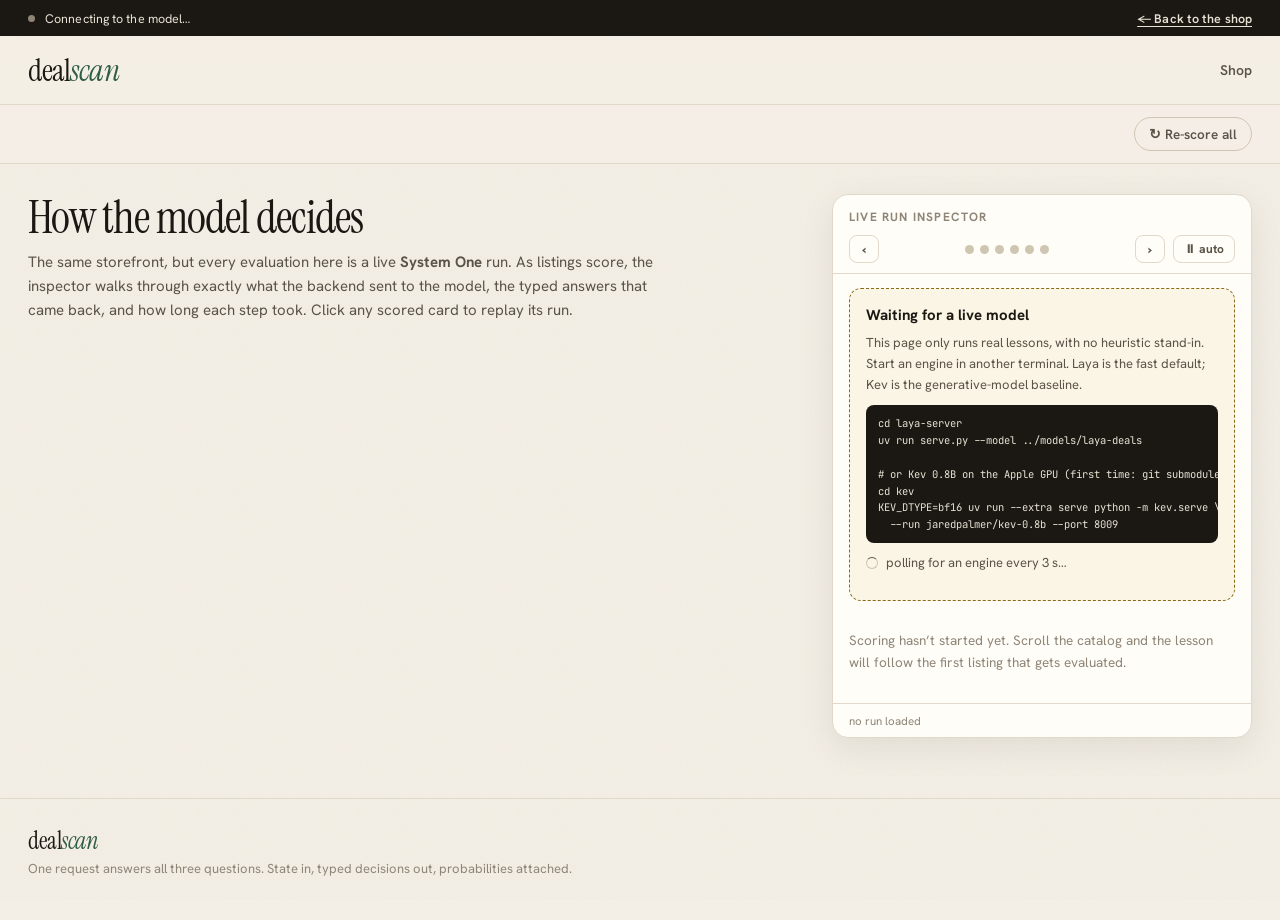
==== commit b409e455: "Replace local ~/Desktop paths with repo-relative ones Co-Authored-By: Claude Opus 5.5 <noreply@anthr" ====
--- a/frontend/lab.html
+++ b/frontend/lab.html
@@ -63,11 +63,11 @@
       <h3>Waiting for a live model</h3>
       <p>This page only runs real lessons, with no heuristic stand-in. Start an engine in another
       terminal. Laya is the fast default; Kev is the generative-model baseline.</p>
-      <pre class="cmd">cd ~/Desktop/test/kev-deal-scorer/laya-server
+      <pre class="cmd">cd laya-server
 uv run serve.py --model ../models/laya-deals
 
-# or Kev 0.8B on the Apple GPU:
-cd ~/Desktop/test/kev
+# or Kev 0.8B on the Apple GPU (first time: git submodule update --init kev):
+cd kev
 KEV_DTYPE=bf16 uv run --extra serve python -m kev.serve \
   --run jaredpalmer/kev-0.8b --port 8009</pre>
       <p class="gate-status"><span class="spin"></span> polling for an engine every 3 s…</p>
